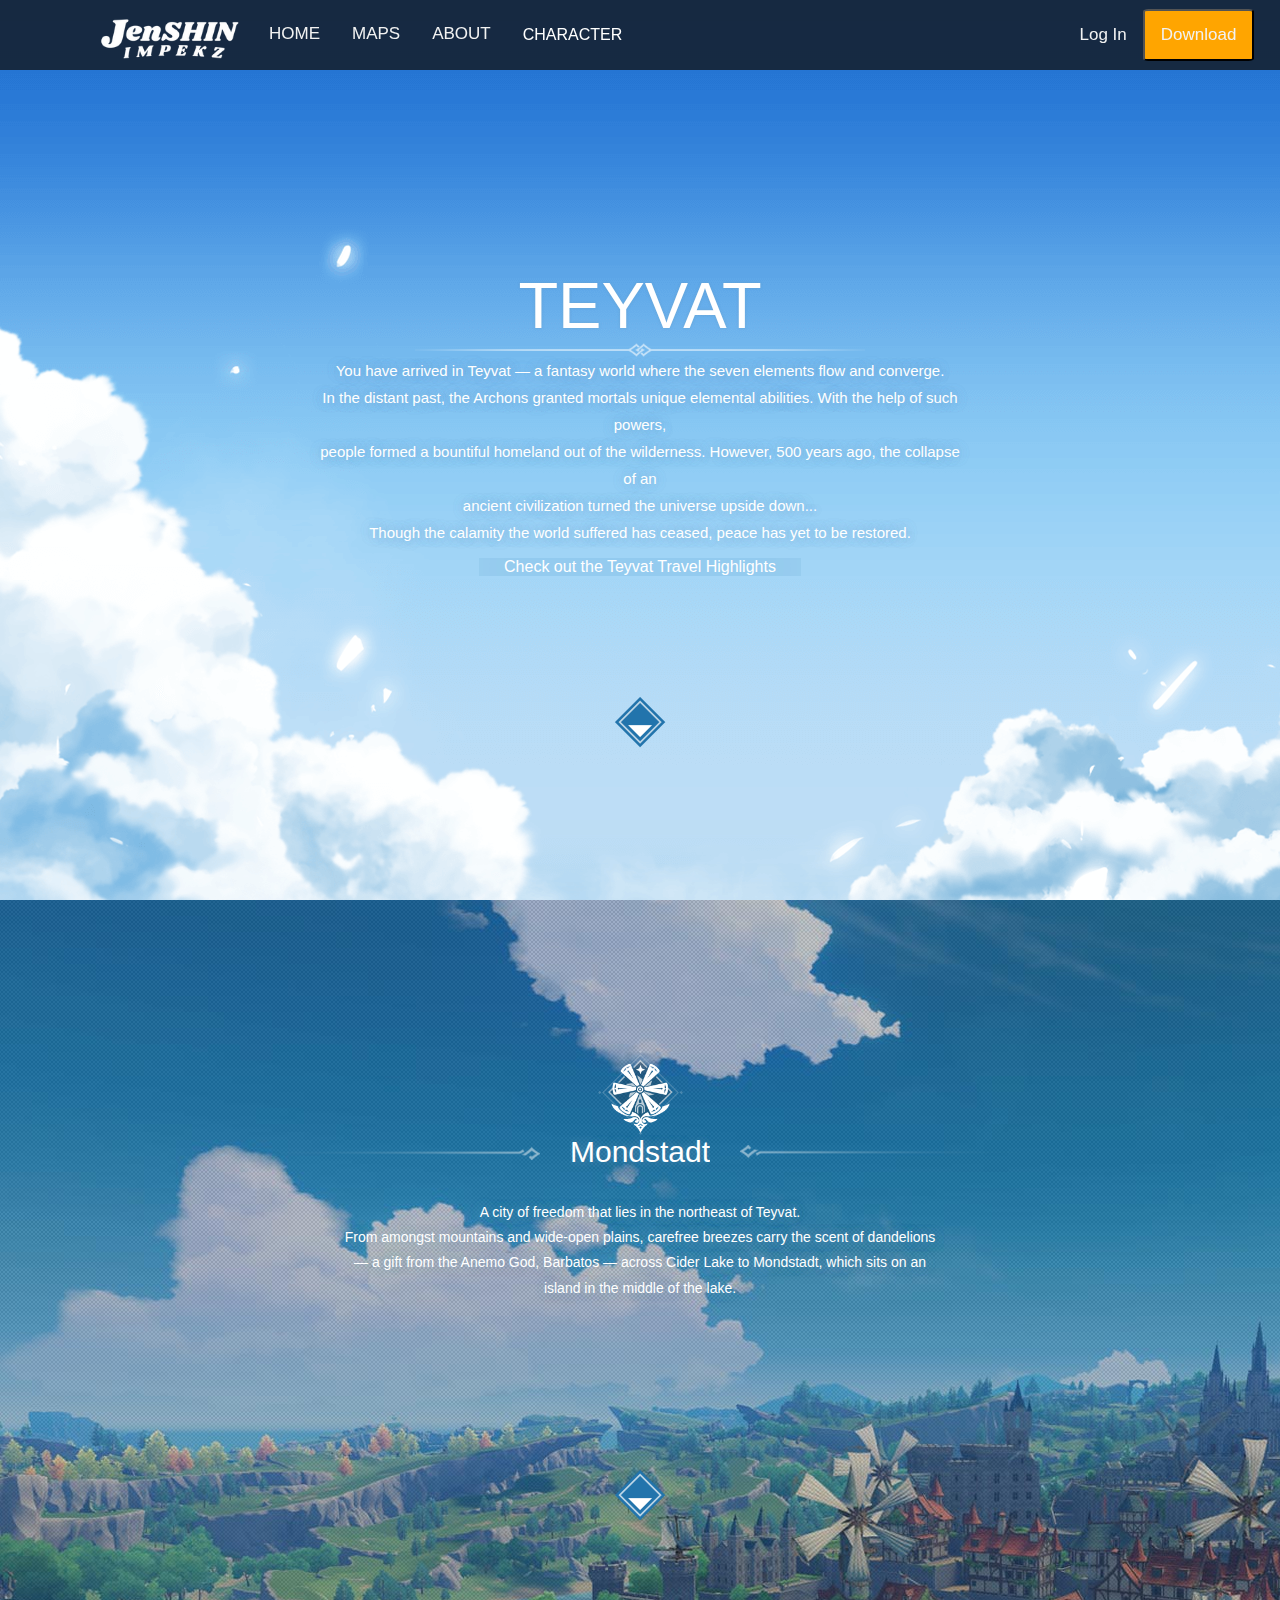
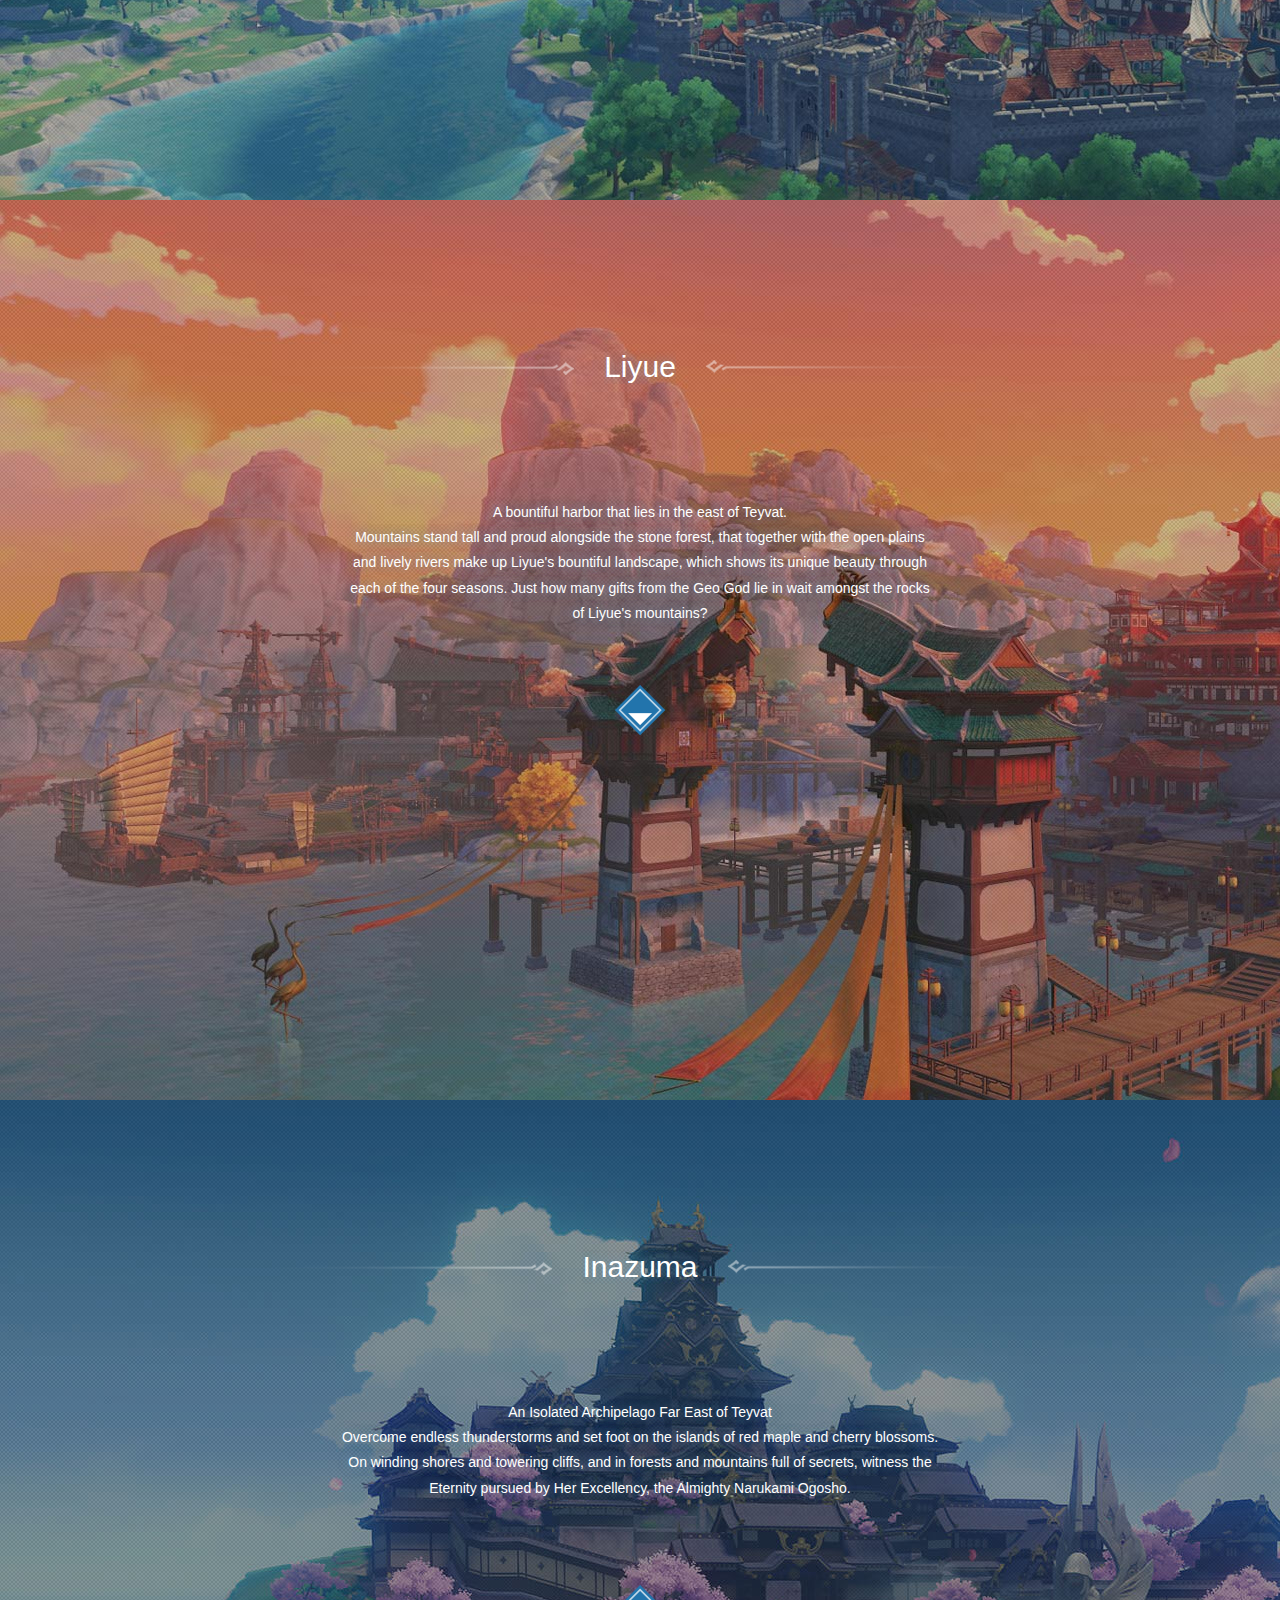
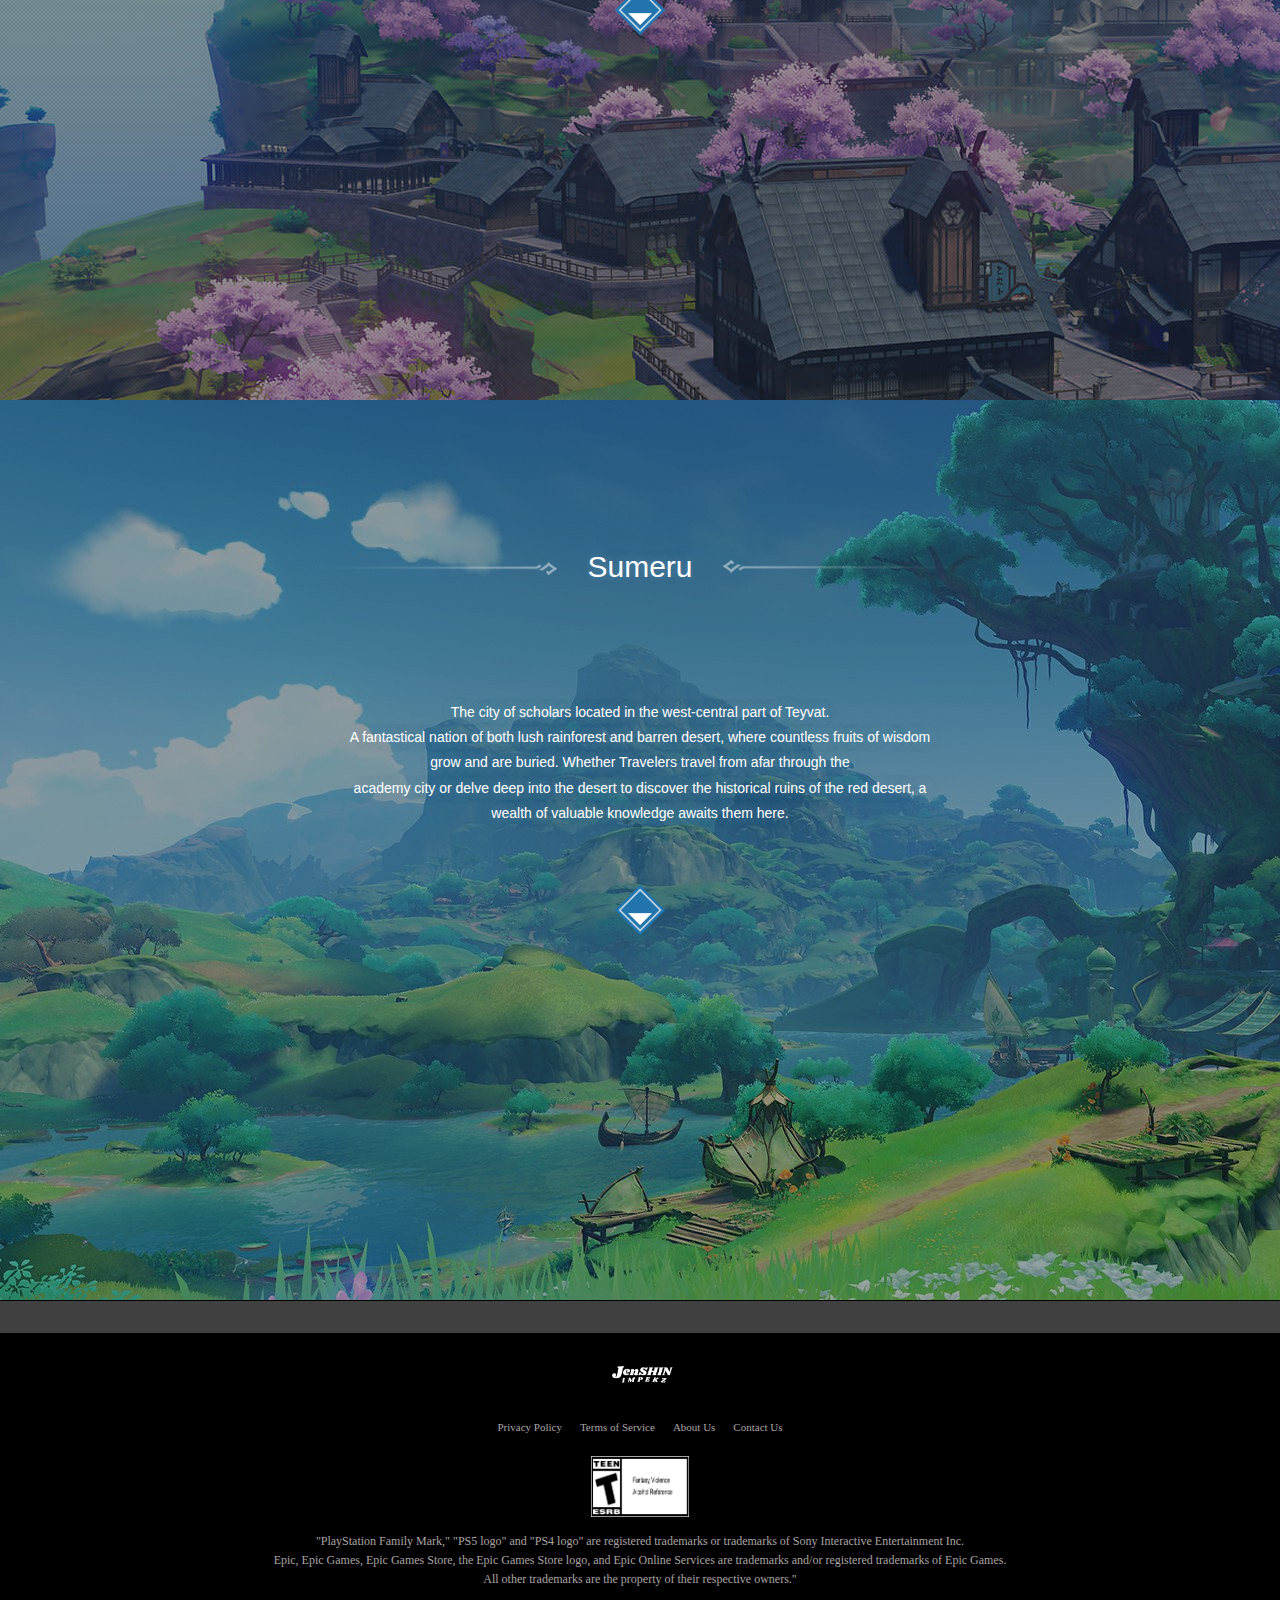
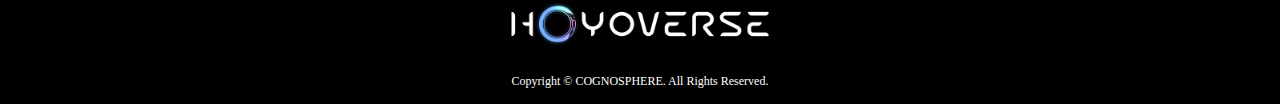
==== Maps/maps.html @ d133be4d "innit commit" ====
<!DOCTYPE html>
<html lang="en">

<head>
    <meta charset="UTF-8">
    <meta http-equiv="X-UA-Compatible" content="IE=edge">
    <meta name="viewport" content="width=device-width, initial-scale=1.0">
    <title>Jenshin Impekz - Step Into a Vast Magical World of Adventure</title>
    <link rel="icon" type="image/x-icon" href="/assets/icon.png">
    <link rel="stylesheet" href="styleMaps.css">

<body>
    <!-- -------------------------------HEADER------------------------------- -->
    <header>
        <div class="navBar">
            <div class="kiri">
                <div class="headerLogo">
                    <img src="/assets/GenshinImpact.png" alt="logo">
                </div>
                <div class="headerText">
                    <a href="/Home/index.html" id="home">HOME</a>
                    <a href="/Maps/maps.html">MAPS</a>
                    <div class="dropdown">
                        <button href="#character" class="droptext">CHARACTER</button>
                        <div class="dropdown-content">
                            <a href="/CharacterMondstadt/characterMondstadt.html">Mondstadt</a>
                            <a href="/CharacterLiyue/characterLiyue.html">Liyue</a>
                            <a href="/CharacterInazuma/characterInazuma.html">Inazuma</a>
                            <a href="/CharacterSumeru/characterSumeru.html">Sumeru</a>
                        </div>
                    </div>
                    <!-- <a href="#explore">EXPLORE</a> -->
                    <a href="/About/about.html">ABOUT</a>
                   
                </div>
            </div>
            <div class="kanan">
                <a href="/Login/login.html" class="splitLog">Log In</a>
                <div class="downClass">
                    <button type="submit" class="splitDown" onclick="openPopup()">Download</button>
                </div>
                <div class="hamburger">
                    <i class="fa-solid fa-bars"></i>
                </div>
            </div>
        </div>
        
        <div class="dropdownHamburger open">
            <a href="/Home/index.html" id="home">HOME</a>
            <a href="/Maps/maps.html">MAPS</a>
            <a href="/About/about.html">ABOUT</a>
            <div class="dropdown">
                <button href="#character" class="droptext">CHARACTER</button>
                <div class="dropdown-content">
                    <a href="/CharacterMondstadt/characterMondstadt.html">Mondstadt</a>
                    <a href="/CharacterLiyue/characterLiyue.html">Liyue</a>
                    <a href="/CharacterInazuma/characterInazuma.html">Inazuma</a>
                    <a href="/CharacterSumeru/characterSumeru.html">Sumeru</a>
                </div>
            </div>
            <a href="/Login/login.html">LOGIN</a>
        </div>
            <div class="popup" id="popup">
                <div class="exit">
                    <img src="/assets/exit.png" onclick="closePopup()" class="exitImg">
                </div>
                <div class="downText">DOWNLOAD</div>
                <div class="downType">
                    <div class="qr">
                        <img src="/assets/qr.png" alt="">
                    </div>
                    <div class="down1">
                        <li>
                            <a href="https://www.playstation.com/en-id/games/genshin-impact/">
                                <img src="/assets/PS5.png" alt="">
                            </a>
                        </li>
                        <li>
                            <a href="https://sg-public-api.hoyoverse.com/event/download_porter/link/ys_global/genshinimpactpc/default">
                                <img src="/assets/getWindows.png" alt="">
                            </a>
                        </li>
                    </div>

                    <div class="down2">
                        <li>
                            <a href="https://apps.apple.com/app/id1517783697">
                                <img src="/assets/APPSTORE.png" alt="">
                            </a>
                        </li>
                        <li>
                            <a href="https://play.google.com/store/apps/details?id=com.miHoYo.GenshinImpact">
                                <img src="/assets/GOOGLEPLAY.png" alt="">
                            </a>
                        </li>
                    </div>
                    <div class="epic">
                        <a href="https://www.epicgames.com/store/p/genshin-impact">
                        <img src="/assets/epic.png" alt="">
                    </div>
                    </a>
                </div>
            </div>
    </header>
    <!-- -----------------------MAPS----------------------- -->
    <div class="maps">
        <div class="teyvat">
            <div class="mapsDetailTeyvat">
                <!-- <div class="temp-maps"></div> -->
                <div class="tampung-h1">
                    <h1 class="mapsName">TEYVAT</h1>
                </div>
                <img class="garis" src="/assets/arrowTEYVAT.png">
                <div class="temp-p">
                    <p>
                        You have arrived in Teyvat — a fantasy world where the seven elements flow and converge.
                        <br>In the distant past, the Archons granted mortals unique elemental abilities. With the help
                        of such powers,<br>
                        people formed a bountiful homeland out of the wilderness.
                        However, 500 years ago, the collapse of an <br>ancient civilization turned the universe upside
                        down...
                        <br>Though the calamity the world suffered has ceased, peace has yet to be restored.
                    </p>
                </div>
                <div class="temp-a">
                    <div class="temp-a-bg">
                        <a href="https://genshin.hoyoverse.com/en/town" target="_blank">

                            <!-- <p class="checkOut"> -->
                            Check out the Teyvat Travel Highlights
                            <!-- </p> -->
                        </a>
                    </div>
                </div>
                <!-- <img class="mapsBG1" src="/assets/teyvat.png" alt="TEYVAT"> -->
                <div class="segitiga">
                    <div class="temp-segitiga">
                            <a href="#monpage">
                                    <img src="/assets/teyvatSegitiga1.png" alt="">
                                </div>
                            </a>
                    </div>
                </div>
            </div>

        <div class="mondstadt" id="monpage">
            <div class="mapsDetail">
                <img src="/assets/mondstadtLOGO.png" alt="" class="logoMaps">
                <div class="garisNama">
                    <img id="garisKi" src="/assets/panah.png">
                    <h1 class="mapsName">Mondstadt</h1>
                    <img id="garisKa" src="/assets/panah.png">
                </div>

                <div class="mapsDesc">
                    <p>
                        A city of freedom that lies in the northeast of Teyvat.<br>
                        From amongst mountains and wide-open plains, carefree breezes carry the scent of dandelions<br>
                        — a gift from the Anemo God, Barbatos — across Cider Lake to Mondstadt, which sits on an<br>
                        island in the middle of the lake.
                    </p>
                </div>
                <!-- <img class="mapsBG" src="/assets/mondstadtMAP.jpg" alt="MONDSTADT"> -->
                <div class="segitiga">
                    <div class="temp-segitiga">
                            <a href="#lipage">
                                    <img src="/assets/teyvatSegitiga1.png" alt="">
                                </div>
                            </a>
                    </div>
            </div>
        </div>

        <div class="liyue" id="lipage">
            <div class="mapsDetail">
                <img src="/assets/liyueLogo.png" alt="" class="logoMaps">
                <div class="garisNama">
                    <img id="garisKi" src="/assets/panah.png">
                    <h1 class="mapsName">Liyue</h1>
                    <img id="garisKa" src="/assets/panah.png">
                </div>

                <div class="mapsDesc">
                    <p>
                        A bountiful harbor that lies in the east of Teyvat.<br>
                        Mountains stand tall and proud alongside the stone forest, that together with the open
                        plains<br>
                        and lively rivers make up Liyue's bountiful landscape, which shows its unique beauty through<br>
                        each of the four seasons. Just how many gifts from the Geo God lie in wait amongst the rocks<br>
                        of Liyue's mountains?
                    </p>
                </div>
                <!-- <img class="mapsBG" src="/assets/liyueMAPS.jpg" alt="LIYUE"> -->
                <div class="segitiga">
                    <div class="temp-segitiga">
                            <a href="#inapage">
                                    <img src="/assets/teyvatSegitiga1.png" alt="">
                                </div>
                            </a>
                    </div>
            </div>
        </div>

        <div class="inazuma" id="inapage">
            <div class="mapsDetail">
                <img src="/assets/inazumaLogo.png" alt="" class="logoMaps">
                <div class="garisNama">
                    <img id="garisKi" src="/assets/panah.png">
                    <h1 class="mapsName">Inazuma</h1>
                    <img id="garisKa" src="/assets/panah.png">
                </div>
                <div class="mapsDesc">
                    <p>
                        An Isolated Archipelago Far East of Teyvat<br>
                        Overcome endless thunderstorms and set foot on the islands of red maple and cherry blossoms.<br>
                        On winding shores and towering cliffs, and in forests and mountains full of secrets, witness
                        the<br>
                        Eternity pursued by Her Excellency, the Almighty Narukami Ogosho.
                    </p>
                </div>
                <!-- <img class="mapsBG" src="/assets/inazumaMAPS.jpg" alt=""> -->
                <div class="segitiga">
                    <div class="temp-segitiga">
                            <a href="#sumpage">
                                    <img src="/assets/teyvatSegitiga1.png" alt="">
                                </div>
                            </a>
                    </div>
            </div>
        </div>

        <div class="sumeru" id="sumpage">
            <div class="mapsDetail">
                <img src="/assets/sumeruLogo.png" alt="" class="logoMaps">
                <div class="garisNama">
                    <img id="garisKi" src="/assets/panah.png">
                    <h1 class="mapsName">Sumeru</h1>
                    <img id="garisKa" src="/assets/panah.png">
                </div>

                <div class="mapsDesc">
                    <p>
                        The city of scholars located in the west-central part of Teyvat.<br>
                        A fantastical nation of both lush rainforest and barren desert, where countless fruits of
                        wisdom<br>
                        grow and are buried. Whether Travelers travel from afar through the<br>
                        academy city or delve deep into the desert to discover the historical ruins of the red desert,
                        a<br>
                        wealth of valuable knowledge awaits them here.<br>
                    </p>
                </div>
                <!-- <img class="mapsBG" src="/assets/sumeruMAPS.jpg" alt=""> -->
                <div class="segitiga">
                    <div class="temp-segitiga">
                            <a href="#footpage">
                                    <img src="/assets/teyvatSegitiga1.png" alt="">
                                </div>
                            </a>
                    </div>
            </div>
        </div>
    </div>
    <!-- FOOTER -->
    <script src="https://kit.fontawesome.com/41d7b5ca92.js" crossorigin="anonymous"></script>
    <footer>
        <div class="footer-content" id="footpage">
            <div class="row">
                <ul class="socials">
                    <a href="https://www.facebook.com/Genshinimpact/" target="_blank"><i
                            class="fa-brands fa-facebook-f"></i></a>
                    <a href="https://twitter.com/GenshinImpact" target="_blank"><i class="fa-brands fa-twitter"></i></a>
                    <a href="https://www.youtube.com/c/GenshinImpact" target="_blank"><i
                            class="fa-brands fa-youtube"></i></a>
                    <a href="https://www.instagram.com/genshinimpact/" target="_blank"><i
                            class="fa-brands fa-instagram"></i></a>
                    <a href="https://discord.com/invite/genshinimpact" target="_blank"><i
                            class="fa-brands fa-discord"></i></a>
                </ul>
            </div>


            <div>
                <img src="/assets/GenshinImpact.png" alt="" class="type1">
            </div>

            <div>
                <div class="quick-links">
                    <ul>
                        <li class="quick-items"><a href="https://genshin.hoyoverse.com/en/company/privacy"
                                target="_blank">Privacy Policy</a></li>
                        <li class="quick-items"><a href="https://genshin.hoyoverse.com/en/company/terms"
                                target="_blank">Terms of Service</a></li>
                        <li class="quick-items"><a
                                href="https://www.hoyoverse.com/en-us/about-us?utm_source=genshin&utm_medium=footer"
                                target="_blank">About Us</a></li>
                        <li class="quick-items"><a href="genshin_cs@hoyoverse.com" target="_blank">Contact Us</a></li>
                    </ul>
                </div>
            </div>

            <div class="type2">
                <img src="/assets/ESRB.png" alt="">
            </div>

            <div>
                <div class="content">
                    "PlayStation Family Mark," "PS5 logo" and "PS4 logo" are registered trademarks or trademarks of Sony
                    Interactive Entertainment Inc.
                </div>
            </div>

            <div>
                <div class="content2">
                    Epic, Epic Games, Epic Games Store, the Epic Games Store logo, and Epic Online Services are
                    trademarks and/or registered trademarks of Epic Games.
                </div>
            </div>

            <div>
                <div class="content3">
                    All other trademarks are the property of their respective owners."
                </div>
            </div>

        </div>

        <div>
            <img src="/assets/hoyoverse.png" alt="" class="type3">
        </div>

        <div class="footer-bottom">
            Copyright &copy; COGNOSPHERE. All Rights Reserved.
        </div>

    </footer>
    <script>
        let popup = document.getElementById("popup");
        function openPopup() {
            popup.classList.add("open-popup");
        }
        function closePopup() {
            popup.classList.remove("open-popup");
        }
    </script>
    <script src="/navBar.js"></script>
</body>
</head>

</html>
---- Maps/styleMaps.css ----
* {
    margin: 0;
    box-sizing: border-box;
    padding: 0;
}

html {
    scroll-behavior: smooth;
}

body {
    font-family: Arial, "Helvetica Neue", Helvetica, sans-serif;
}

#maps {
    text-decoration-color: aqua;
    text-shadow:
        0 0 3px #00ffbf,
        0 0 6px #36fbca,
        0 0 10px #77fddc;
}

header {
    z-index: 99999;
    position: fixed;
}

.navBar{
    background-color: black;
    /* overflow: hidden; */
    /* position: fixed; */
    width: 100vw;
    z-index: 999;
    background: rgba(17,17,17,0.75);
    box-shadow: rgb(0 0 0 / 35%);
    display: flex;
    flex-direction: row;
}

.kiri{
    display: flex;
    flex-direction: row;
    align-items: center;
    width: 70%;
}

.kanan{
    display: flex;
    flex-direction: row;
    width: 30%;
    text-align: right;
    align-items: center;
    justify-content: right;
    margin-right: 2%;
}


.navBar a{
    font-family: Tahoma,Arial, Helvetica, sans-serif;
    float: left;
    color: #f2f2f2;
    text-align: center;
    padding: 14px 16px;
    text-decoration: none;
    font-size: 17px;
}

.navBar a:hover{
    text-decoration-color: aqua;
    text-shadow: 
    0 0 3px #00ffbf,
    0 0 6px #36fbca,
    0 0 10px #77fddc;
}

.headerLogo img{
    /* width: 150px; */
    width: 70%;
    /* border: solid red; */
    margin-left: 30%;
}


.splitDown{
    font-family: Tahoma,Arial, Helvetica, sans-serif;
    float: right;
    color: #f2f2f2;
    text-align: center;
    padding: 14px 16px;
    text-decoration: none;
    font-size: 17px;
    border-radius: 5%;
    /* margin-top: -50px; */
    /* margin-left: 50px; */
    background-color: orange;
}

.downClass1 .splitDown1{
    display: none;
    font-family: Tahoma,Arial, Helvetica, sans-serif;
    color: #f2f2f2;
    text-align: center;
    padding: 14px 16px;
    text-decoration: none;
    font-size: 17px;
    border-radius: 5%;
    background-color: orange;
    margin-top: 300%;
}

/* dropdown */
.droptext{
    background-color: inherit;
    color: white;
    padding: 16px;
    font-size: 16px;
    border: none;
    outline: none;
    margin: 0;
}
.dropdown{
    position: relative;
    display: inline-block;
    /* overflow: hidden; */
}

.dropdown-content{
    display: none;
    position: absolute;
    background-color: #f1f1f1;
    min-width: 160px;
    box-shadow: 0px 8px 16px 0px rgba(0,0,0,0.2);
    z-index: 1;
}

.navBar .hamburger{
    color: white;
    font-size: 30px;
    cursor: pointer;
    display: none;
}

.dropdownHamburger{
    display: none;
    position: absolute;
    width: 40%;
    height: 0;
    background-color: black;
    background: rgba(17,17,17,0.50);
    box-shadow: rgb(0 0 0 / 35%);
    border-radius: 0 0 10px 10px;
    overflow: hidden;
    backdrop-filter: blur(15px);
    transition: height .2s cubic-bezier(0.175,0.885,0.32,1.275);
}
.dropdownHamburger.open{
    height: 240px;
}

.dropdownHamburger a{
    padding: 0.7rem;
    display: flex;
    align-items: center;
    justify-content: center;
}

/* Links inside the dropdown */
.dropdown-content a {
    float: none;
    color: black;
    padding: 12px 16px;
    text-decoration: none;
    display: block;
    text-align: left;
  }

/* Change color of dropdown links on hover */
.dropdown-content a:hover {
    background-color: #ddd;
}

/* Show the dropdown menu on hover */
.dropdown:hover .dropdown-content {
    display: block;
}

/* Change the background color of the dropdown button when the dropdown content is shown */
.dropdown:hover .droptext {
    text-decoration-color: aqua;
    text-shadow:
        0 0 3px #00ffbf,
        0 0 6px #36fbca,
        0 0 10px #77fddc;
}

.downClass:hover .splitDown {
    text-decoration-color: aqua;
    text-shadow:
        0 0 3px #00ffbf,
        0 0 6px #36fbca,
        0 0 10px #77fddc;
}

.downClass1:hover .splitDown1 {
    text-decoration-color: aqua;
    text-shadow:
        0 0 3px #00ffbf,
        0 0 6px #36fbca,
        0 0 10px #77fddc;
}

.popup {
    width: 900px;
    height: 350px;
    position: fixed;
    top: 0;
    margin-top: -13%;
    left: 21%;
    z-index: 1;
    /* transform: translate(-50%,-50%) scale(0.1); */
    text-align: center;
    padding: 0 30px 30px;
    visibility: hidden;
    transition: tranform 0.4s, top 0.4s;
    background-image: url(/assets/download.png);
    /* background-attachment: fixed; */
    background-repeat: no-repeat;
    background-size: 900px 350px;
}

.open-popup {
    visibility: visible;
    top: 55%;
    /* transform: translate(-50%,-50%) scale(1); */
}

.popup img {
    width: 50%;
    box-shadow: 0 2px 5px rgba(0, 0, 0, 0.2);

}

.exit img {
    position: absolute;
    width: 4%;
    margin-left: 51%;
    margin-top: 0.5%;
}

.downText {
    font-family: Arial, Helvetica, sans-serif;
    font-size: 250%;
    font-weight: 20px;
    color: rgb(48, 48, 48);
    text-shadow:
        0 0 1px #ffffff,
        0 0 5px #d5d5d500;
    position: absolute;
    top: 20%;
    left: 50%;
    transform: translate(-50%, -50%);
}

.downType {
    width: 80%;
    margin: 15vh 0 10vh 6vh;
    list-style: none;
    display: flex;
    justify-content: center;
    align-self: center;
}

.qr {
    width: fit-content;
    height: fit-content;
    margin-right: 2vw;
}

.qr img {
    height: 150px;
    width: auto;
}

.down1 {
    padding: 0 2vw 0 0;
    width: fit-content;
    height: auto;
    display: flex;
    flex-direction: column;
}

.down1 li {
    width: fit-content;
}

.down1 li a img {
    width: 150px;
}

.down2 {
    padding: 0 2vw 0 0;
    width: fit-content;
    height: auto;
    display: flex;
    flex-direction: column;
}

.down2 li {
    width: fit-content;
}

.down2 li a img {
    width: 150px;
}

.epic {
    margin-top: 8vh;
    margin-left: -1vw;
    width: fit-content;
}

.epic img {
    height: 40px;
    width: auto;
}

/* MAPS */
.teyvat {
    display: flex;
    justify-content: center;
    background-image: url(/assets/teyvat.png);
    width: 100%;
    height: 100vh;
    background-position: center;
}

.mapsDetailTeyvat {
    width: 100%;
    display: flex;
    flex-direction: column;
    align-items: center;
    justify-content: center;
}

.tampung-h1 {
    width: 100%;
    display: flex;
    justify-content: center;
}

.tampung-h1 h1 {
    font-family: Tahoma, Helvetica, Arial, sans-serif;
    font-weight: normal;
    color: white;
    font-size: 65px;
    text-shadow: 0 0 0.17rem rgba(110, 159, 193, 0.24),
        0 0 0.17rem rgba(110, 159, 193, 0.36);
}

.garis {
    width: 50vh;
}

.temp-p {
    color: white;
    width: 100%;
    display: flex;
    justify-content: center;
    line-height: 1.8;
    font-size: 15px;
    text-shadow: 0 0 12px rgb(110 159 193/36%), 0 0 12px rgb(110 159 193/36%);
    font-family: Arial, "Helvetica Neue", Helvetica, sans-serif;
}

.temp-p p {
    width: 50%;
    text-align: center;
}

.temp-a {
    width: 100%;
    display: flex;
    justify-content: center;
}


.temp-a-bg {
    margin-top: 1%;
    width: 70%;
    display: flex;
    justify-content: center;
    text-align: center;
}

.temp-a-bg a {
    width: 28%;
    color: white;
    text-decoration: none;
    background: url(/assets/checkIt.png) center no-repeat;
}

.segitiga {
    width: 80%;
    position: relative;
    top: 20%;
    display: flex;
    justify-content: center;
    align-items: center;
}

.mondstadt .segitiga {
    width: 80%;
    position: relative;
    top: 330px;
    display: flex;
    justify-content: center;
    align-items: center;
}

.liyue .segitiga{
    width: 80%;
    position: relative;
    top: 330px;
    display: flex;
    justify-content: center;
    align-items: center;
}

.inazuma .segitiga{
    width: 80%;
    position: relative;
    top: 330px;
    display: flex;
    justify-content: center;
    align-items: center;
}

.sumeru .segitiga{
    width: 80%;
    position: relative;
    top: 330px;
    display: flex;
    justify-content: center;
    align-items: center;
}
.mapsBG {
    filter: contrast(-50);
    filter: brightness(60%);
    position: absolute;
    width: 100%;
    height: 100vh;
    top: 0;
    left: 0;
    overflow: hidden;
    z-index: -100;
}

.mondstadt {
    background-image: url(/assets/mondstadtMAP.jpg);
    position: relative;
    width: 100%;
    height: 100vh;
    justify-content: center;
}

.mapsDetail {
    display: flex;
    flex-direction: column;
    align-items: center;
    justify-content: space-between;
}

.logoMaps {
    line-height: 120px;
    width: 85px;
    margin-top: 150px;
}

.garisNama {
    display: flex;
    align-items: center;
    margin-right: 35%;
    margin-left: 530px;
}

.mapsDetail h1 {
    font-weight: 400;
    display: flex;
    font-family: Tahoma, Helvetica, Arial, sans-serif;
    text-align: center;
    color: white;
    font-size: 30px;
    text-shadow: 0 0 12px rgb(110 159 193/36%), 0 0 12px rgb(110 159 193/36%);
    overflow: hidden;
}

#garisKi {
    float: left;
    width: auto;
    margin-right: 30px;
}

#garisKa {
    float: right;
    width: auto;
    transform: scale(-1, -1);
    margin-left: 30px;
}

.mapsDesc {
    position: absolute;
    color: white;
    text-align: center;
    margin-top: 300px;
    line-height: 1.8;
    font-size: 14px;
    text-shadow: 0 0 12px rgb(110 159 193/36%), 0 0 12px rgb(110 159 193/36%);
    font-family: Arial, "Helvetica Neue", Helvetica, sans-serif;
}

.liyue {
    /* margin-top: 29%; */
    background-image: url(/assets/liyueMAPS.jpg);
    width: 100%;
    height: 100vh;
    position: relative;
    justify-content: center;
}

.inazuma {
    /* margin-top: 29%; */
    background-image: url(/assets/inazumaMAPS.jpg);
    width: 100%;
    height: 100vh;
    position: relative;
    justify-content: center;
}

.sumeru {
    /* margin-top: 29%; */
    background-image: url(/assets/sumeruMAPS.jpg);
    width: 100%;
    height: 100vh;
    position: relative;
    justify-content: center;
}

/* FOOTER */
footer {
    position: relative;
    /* margin-top: 29%; */
    justify-content: center;
    bottom: 0;
    left: 0;
    right: 0;
    background: black;
    height: auto;
    width: 100%;
    font-family: "Open Sans";
    padding-top: 0.5px;
    color: rgb(170, 164, 164);
}


.footer-content a {
    padding: 5px;
}

.socials {
    border: 1px solid #404040;
    padding: 6px;
    list-style: none;
    background-color: #404040;
}

.socials a {
    list-style: none;
    color: rgb(170, 164, 164);
}

.socials a:hover {
    color: white;
}

.content {
    list-style: none;
    font-size: 12px;
    padding: 2px;
    text-align: center;
}

.content2 {
    list-style: none;
    font-size: 12px;
    padding: 2px;
    text-align: center;
}

.content3 {
    list-style: none;
    font-size: 12px;
    padding: 2px;
    text-align: center;
}


.quick-links {
    display: flex;
    width: 560px;
    height: 30px;
    margin: auto;
    justify-content: center;
    align-items: center;
    text-align: center;
}

.quick-links ul {
    display: flex;
}

.quick-links :hover {
    color: white;
}

.quick-items {
    list-style: none;
    padding: 0;
}

.quick-items a {
    text-decoration: none;
    padding: 9px;

    font-size: 11px;
    color: rgb(170, 164, 164);
}

.footer-bottom {
    padding: 15px;
    font-size: 12px;
    font-style: bold;
    color: white;
    text-align: center;

}


.type1 {
    width: 10%;
    padding: 25px;
    display: block;
    margin: 0px auto;
}

.type2 img {
    align-content: center;
    height: 20%;
    width: 10%;
    padding: 15px;
    display: block;
    margin: 0px auto;
}

.type3 {
    padding: 12px;
    width: 22%;
    display: block;
    margin: 0px auto;
}

/* --------------------RESPONSIVE-------------------- */
/* untuk tab fixnya 768 tapi ambil 800 */
@media screen and (max-width: 1280px) {
    .temp-a-bg{
        width: 90%;
    }

    .segitiga{
        top: 120px;
    }
    .mondstadt .segitiga {
        top: 300px;
    }
    
    .liyue .segitiga{
        top: 300px;
    }
    
    .inazuma .segitiga{
        top: 300px;
    }
    
    .sumeru .segitiga{
        top: 300px;
    }
    .garisNama {
        display: flex;
        width: 100%;
        flex-direction: row;
        align-items: center;
        justify-content: center;
        text-align: center;
        /* margin-top: 2%; */
        margin-left: 35%;
    }
}

@media screen and (max-width: 800px) {
    .navBar .hamburger{
        display: block;
    }
    .dropdownHamburger{
        display: block;
        left: 15rem;
    }

    .headerLogo{
        align-items: center;
        text-align: center;
        justify-content: center;
        position: relative;
        left: 43.5%;
    }
    .headerText{
        display: none;
    }
    .splitLog{
        display: none;
    }
    .splitDown{
        display: none;
    }
    .droptext{
        background-color: inherit;
        color: white;
        padding: 16px;
        font-size: 16px;
        border: none;
        outline: none;
        margin-left: 68%;
    }
    .dropdownHamburger a{
        font-family: Tahoma,Arial, Helvetica, sans-serif;
        color: #f2f2f2;
        text-decoration: none;
        font-size: 17px;
    }
    .dropdown-content{
        display: none;
        position: absolute;
        background-color: #f1f1f1;
        min-width: 160px;
        box-shadow: 0px 8px 16px 0px rgba(0,0,0,0.2);
        z-index: 1;
        margin-left: 56%;

    }
    .dropdown-content a {
        float: none;
        color: black;
        padding: 12px 16px;
        text-decoration: none;
        display: block;
        text-align: center;
      }

    /* Change color of dropdown links on hover */
    .dropdown-content a:hover {
        background-color: #ddd;
    }

    /* Show the dropdown menu on hover */
    .dropdown:hover .dropdown-content {
        display: block;
    }

    .dropdownHamburger a:hover {
        text-decoration-color: aqua;
        text-shadow:
            0 0 3px #00ffbf,
            0 0 6px #36fbca,
            0 0 10px #77fddc;
    }

    .dropdownHamburger {
        overflow-y: scroll;
    }

    /* END NAVBAR */

    /* MAPS */
    .teyvat {
        width: 100%;
        height: 100vh;
        background-position: center;
        background-size: cover !important;
        background-repeat: no-repeat;
        overflow: hidden;
        align-items: center;
        display: flex;
        flex-direction: column;
    }

    .mapsDetailTeyvat {
        display: flex;
        flex-direction: column;
        align-items: center;
        justify-content: center;
        /* border: solid red; */
    }

    .mapsDetailTeyvat h1 {
        font-size: 65px;
        font-weight: 400;
        text-shadow: 0 0 0.17rem rgba(110, 159, 193, 0.24),
            0 0 0.17rem rgba(110, 159, 193, 0.36);
        /* border: solid blue; */
    }

    .temp-p p{
        width: 100%;
        font-size: 14px;
        align-items: center;
        justify-content: center;
    }

    .temp-a-bg a{
        width: 100%;
        font-size: 14px;
    }

    .mondstadt .segitiga {
        top: 185px;
    }
    
    .liyue .segitiga{
        top: 185px;
    }
    
    .inazuma .segitiga{
        top: 185px;
    }
    
    .sumeru .segitiga{
        top: 185px;
    }
    
    .mondstadt {
        width: 100%;
        height: 100vh;
        background-position: center;
        background-size: cover !important;
        background-repeat: no-repeat;
        overflow: hidden;
        align-items: center;
        /* display: flex; */
        flex-direction: column;
    }

    .liyue {
        width: 100%;
        height: 100vh;
        background-position: center;
        background-size: cover !important;
        background-repeat: no-repeat;
        overflow: hidden;
        align-items: center;
        /* display: flex; */
        flex-direction: column;
    }

    .inazuma {
        width: 100%;
        height: 100vh;
        background-position: center;
        background-size: cover !important;
        background-repeat: no-repeat;
        overflow: hidden;
        align-items: center;
        /* display: flex; */
        flex-direction: column;
    }

    .sumeru {
        width: 100%;
        height: 100vh;
        background-position: center;
        background-size: cover !important;
        background-repeat: no-repeat;
        overflow: hidden;
        align-items: center;
        /* display: flex; */
        flex-direction: column;
    }

    .mapsDetail {
        display: flex;
        flex-direction: column;
        align-items: center;
        justify-content: space-between;
    }

    .logoMaps {
        width: 90px;
        margin-top: 150px;
    }

    .garisNama {
        display: flex;
        width: 66%;
        flex-direction: row;
        align-items: center;
        justify-content: center;
        text-align: center;
        margin-top: 2%;
    }

    .mapsName {
        margin-top: 1%;
        /* margin-right: 35%; */
    }

    .mapsDetail h1 {
        font-weight: 400;
        display: flex;
        font-family: Tahoma, Helvetica, Arial, sans-serif;
        text-align: center;
        justify-content: center;
        text-align: center;
        width: 100%;
        color: white;
        font-size: 20px;
        text-shadow: 0 0 12px rgb(110 159 193/36%), 0 0 12px rgb(110 159 193/36%);
        /* overflow: hidden;  */
    }

    #garisKi {
        /* display: none; */
        float: left;
        width: 60%;
        /* margin-right: 30px; */
    }

    #garisKa {
        /* display: none; */
        float: right;
        width: 60%;
        transform: scale(-1, -1);
        /* margin-left: 30px; */
    }

    .garisNama img {
        margin-left: -266px;
    }

    .mapsDesc {
        position: absolute;
        color: white;
        text-align: center;
        margin-top: 300px;
        line-height: 1.8;
        font-size: 14px;
        width: 80%;
        text-shadow: 0 0 12px rgb(110 159 193/36%), 0 0 12px rgb(110 159 193/36%);
        font-family: Arial, "Helvetica Neue", Helvetica, sans-serif;
    }

    /* FOOTER */
    .quick-links {
        display: flex;
        width: 100%;
        height: 30px;
        justify-content: center;
        align-items: center;
        text-align: center;
    }

    .type1 {
        width: 20%;
        padding: 25px;
        display: block;
        margin: 0px auto;
    }

    .type2 img {
        align-content: center;
        width: 20%;
        padding: 15px;
        display: block;
        margin: 0px auto;
    }

    .type3 {
        padding: 12px;
        width: 40%;
        display: block;

        margin: 0px auto;
    }
}

@media screen and (max-width: 400px) {

    /* navbar */
    .navBar .hamburger{
        display: block;
    }
    .dropdownHamburger{
        display: block;
        left: 3.5rem;
    }

    .headerLogo{
        left: 10%;
    }
    .headerText{
        display: none;
    }
    .droptext{
        background-color: inherit;
        color: white;
        padding: 16px;
        font-size: 16px;
        border: none;
        outline: none;
        margin-left: 51.5%;
    }
    .dropdownHamburger{
        width: 70%;
    }
    .dropdownHamburger a{
        font-family: Tahoma,Arial, Helvetica, sans-serif;
        color: #f2f2f2;
        text-decoration: none;
        font-size: 17px;
    }
    .dropdown-content{
        display: none;
        position: absolute;
        background-color: #f1f1f1;
        min-width: 160px;
        box-shadow: 0px 8px 16px 0px rgba(0,0,0,0.2);
        z-index: 1;
        margin-left: 39%;

    }
    .dropdown-content a {
        float: none;
        color: black;
        padding: 12px 16px;
        text-decoration: none;
        display: block;
        text-align: center;
      }

    .dropdownHamburger a:hover {
        text-decoration-color: aqua;
        text-shadow:
            0 0 3px #00ffbf,
            0 0 6px #36fbca,
            0 0 10px #77fddc;
    }

    .dropdownHamburger {
        overflow-y: scroll;
    }

    /* MAPS */
    .teyvat {
        width: 100%;
        height: 100vh;
        background-position: center;
        background-size: cover !important;
        background-repeat: no-repeat;
        overflow: hidden;
        align-items: center;
        display: flex;
        flex-direction: column;
    }

    .mapsDetailTeyvat {
        display: flex;
        flex-direction: column;
        align-items: center;
        justify-content: center;
    }

    .mapsDetailTeyvat h1 {
        font-size: 35px;
        font-weight: 400;
        text-shadow: 0 0 0.17rem rgba(110, 159, 193, 0.24),
            0 0 0.17rem rgba(110, 159, 193, 0.36);
    }

    .temp-a-bg {
        margin-top: 55%;
        width: 70%;
        display: flex;
        justify-content: center;
        text-align: center;
    }
    
    .temp-a-bg a {
        color: white;
        text-decoration: none;
        background: url(/assets/checkIt.png) center no-repeat;
    }

    .temp-p p{
        width: 100%;
        font-size: 12px;
        align-items: center;
        justify-content: center;
    }

    .temp-a-bg a{
        width: 83%;
        font-size: 12px;
    }

    .mondstadt .segitiga {
        top: 261px;
    }
    
    .liyue .segitiga{
        top: 261px;
    }
    
    .inazuma .segitiga{
        top: 261px;
    }
    
    .sumeru .segitiga{
        top: 261px;
    }

    .mondstadt {
        /* display: flex; */
        flex-direction: column;
        align-items: center;
        width: 100%;
        height: 100vh;
        background-size: cover !important;
        background-position: center;
        background-repeat: no-repeat;
        overflow: hidden;
    }

    .liyue {
        flex-direction: column;
        align-items: center;
        width: 100%;
        height: 100vh;
        background-size: cover !important;
        background-position: center;
        background-repeat: no-repeat;
        overflow: hidden;
    }

    .inazuma {
        flex-direction: column;
        align-items: center;
        width: 100%;
        height: 100vh;
        background-size: cover !important;
        background-position: center;
        background-repeat: no-repeat;
        overflow: hidden;
    }

    .sumeru {
        flex-direction: column;
        align-items: center;
        width: 100%;
        height: 100vh;
        background-size: cover !important;
        background-position: center;
        background-repeat: no-repeat;
        overflow: hidden;
    }

    .mapsDetail {
        display: flex;
        flex-direction: column;
        align-items: center;
        width: 100%;
        justify-content: space-between;
    }

    .logoMaps {
        width: 90px;
        margin-top: 25%;
    }

    .garisNama {
        margin-top: 5%;
        display: flex;
        width: 30%;
        flex-direction: row;
        align-items: center;
        justify-content: center;
        text-align: center;
        margin-left: 70%;
        margin-right: 0;
    }

    .mapsDetail h1 {
        font-weight: 400;
        display: flex;
        font-family: Tahoma, Helvetica, Arial, sans-serif;
        text-align: center;
        justify-content: center;
        text-align: center;
        width: 100%;
        color: white;
        font-size: 20px;
        text-shadow: 0 0 12px rgb(110 159 193/36%), 0 0 12px rgb(110 159 193/36%);
        /* overflow: hidden;  */
    }

    .mapsName {
        margin-top: 1%;
    }

    #garisKi {
        /* display: none; */
        float: left;
        width: 100%;
        /* margin-right: 30px; */
    }

    #garisKa {
        /* display: none; */
        float: right;
        width: 100%;
        transform: scale(-1, -1);
        /* margin-left: 30px; */
    }

    .mapsDesc {
        position: absolute;
        color: white;
        text-align: center;
        margin-top: 250px;
        line-height: 1.8;
        font-size: 12px;
        width: 70%;
        text-shadow: 0 0 12px rgb(110 159 193/36%), 0 0 12px rgb(110 159 193/36%);
        font-family: Arial, "Helvetica Neue", Helvetica, sans-serif;
    }

    .mapsDetailTeyvat p {
        position: absolute;
        color: white;
        text-align: center;
        line-height: 1.8;
        width: 80%;
        font-size: 12px;
        text-shadow: 0 0 12px rgb(110 159 193/36%), 0 0 12px rgb(110 159 193/36%);
        font-family: Arial, "Helvetica Neue", Helvetica, sans-serif;
    }


    /* FOOTER */
    .quick-links {
        display: flex;
        width: 100%;
        height: 30px;
        justify-content: center;
        align-items: center;
        text-align: center;
        margin-left: -5%;
    }

    .type1 {
        width: 50%;
        padding: 25px;
        display: block;
        margin: 0px auto;
    }

    .type2 img {
        align-content: center;
        width: 40%;
        padding: 15px;
        display: block;
        margin: 0px auto;
    }

    .type3 {
        padding: 12px;
        width: 60%;
        display: block;
        margin: 0px auto;
    }
}
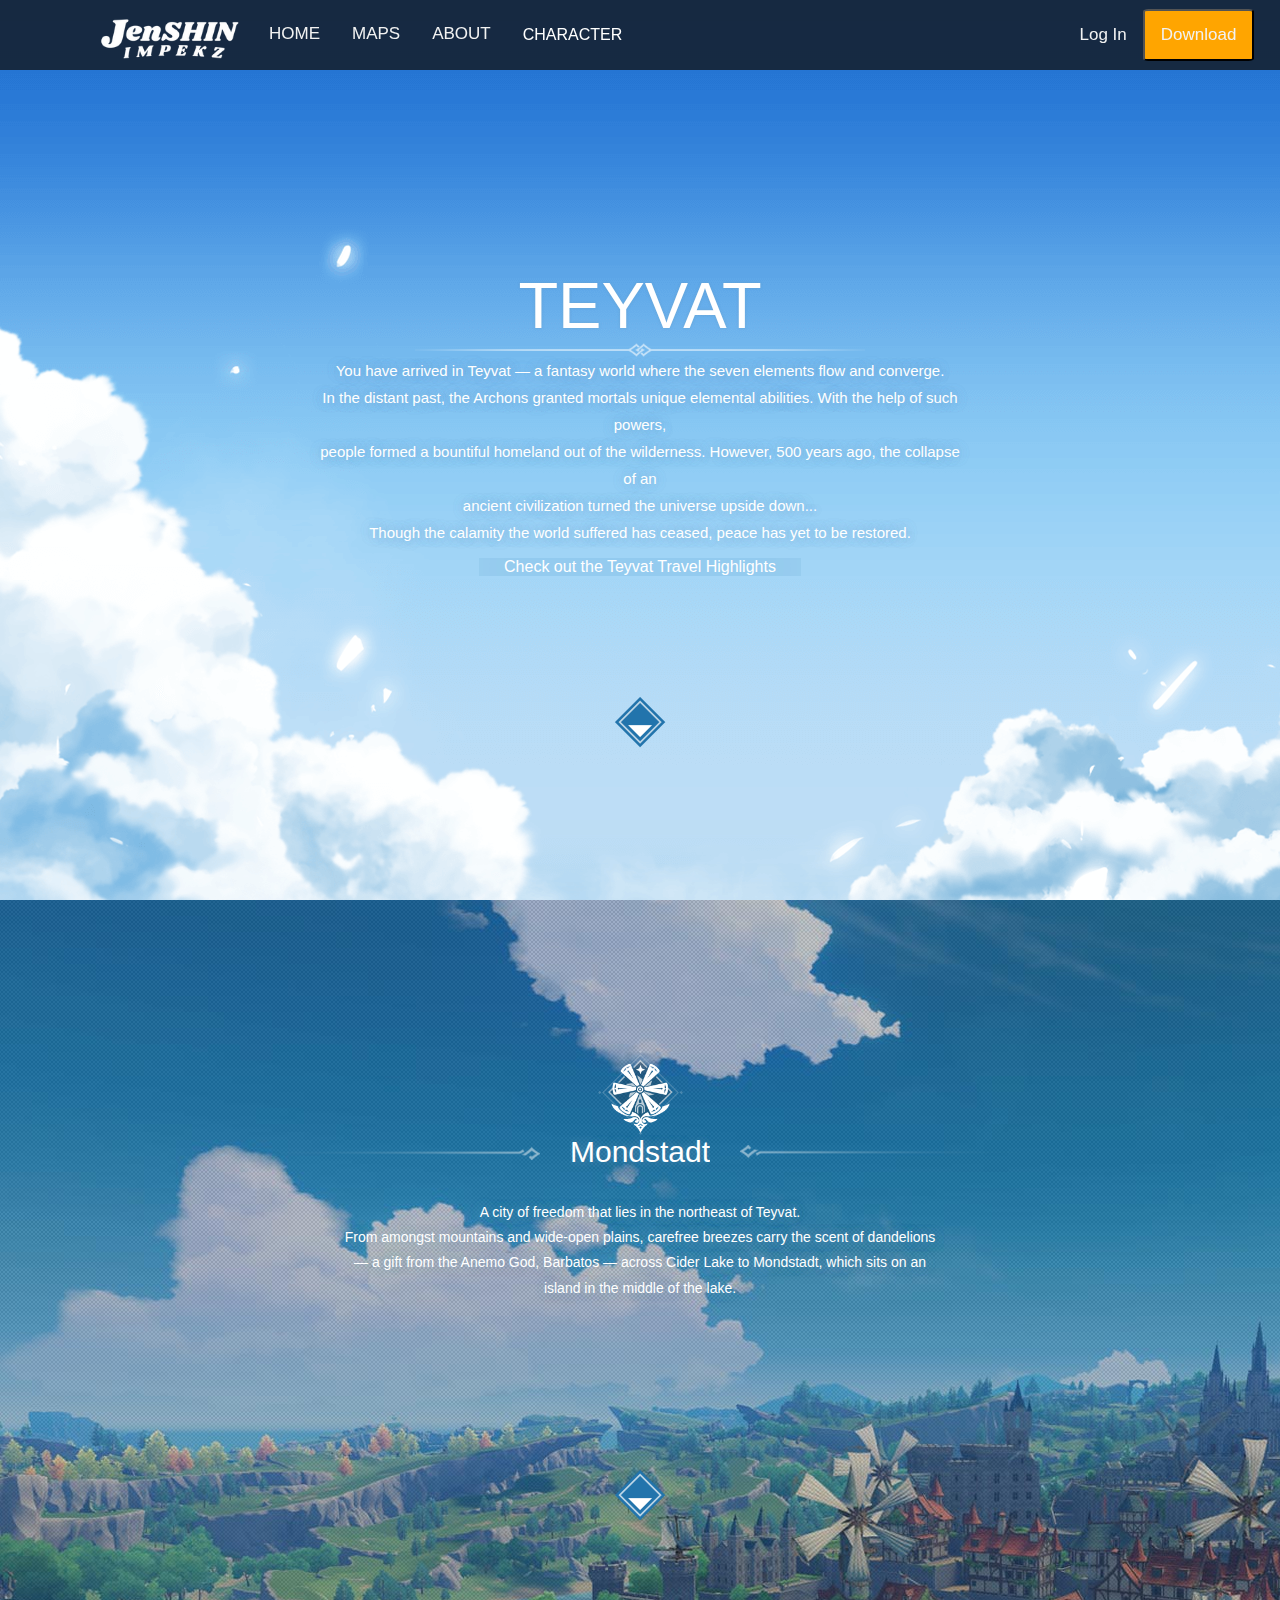
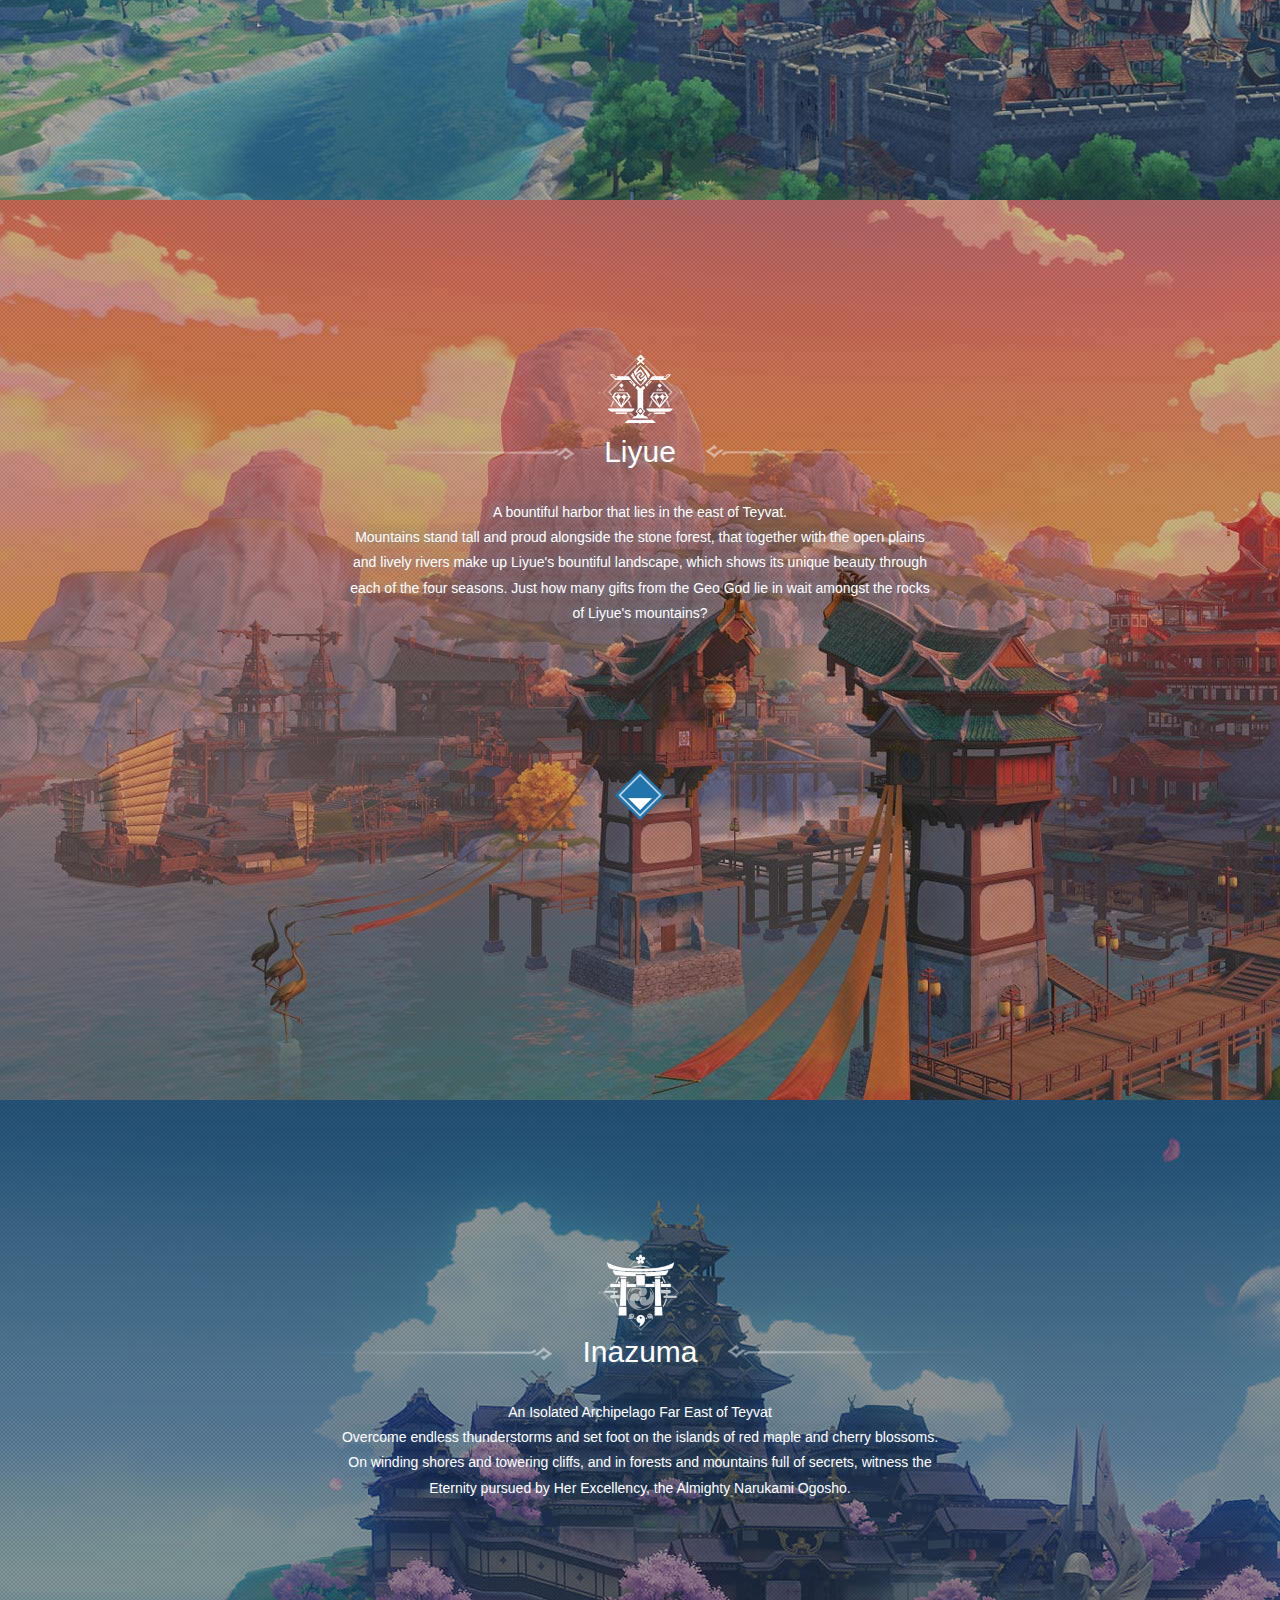
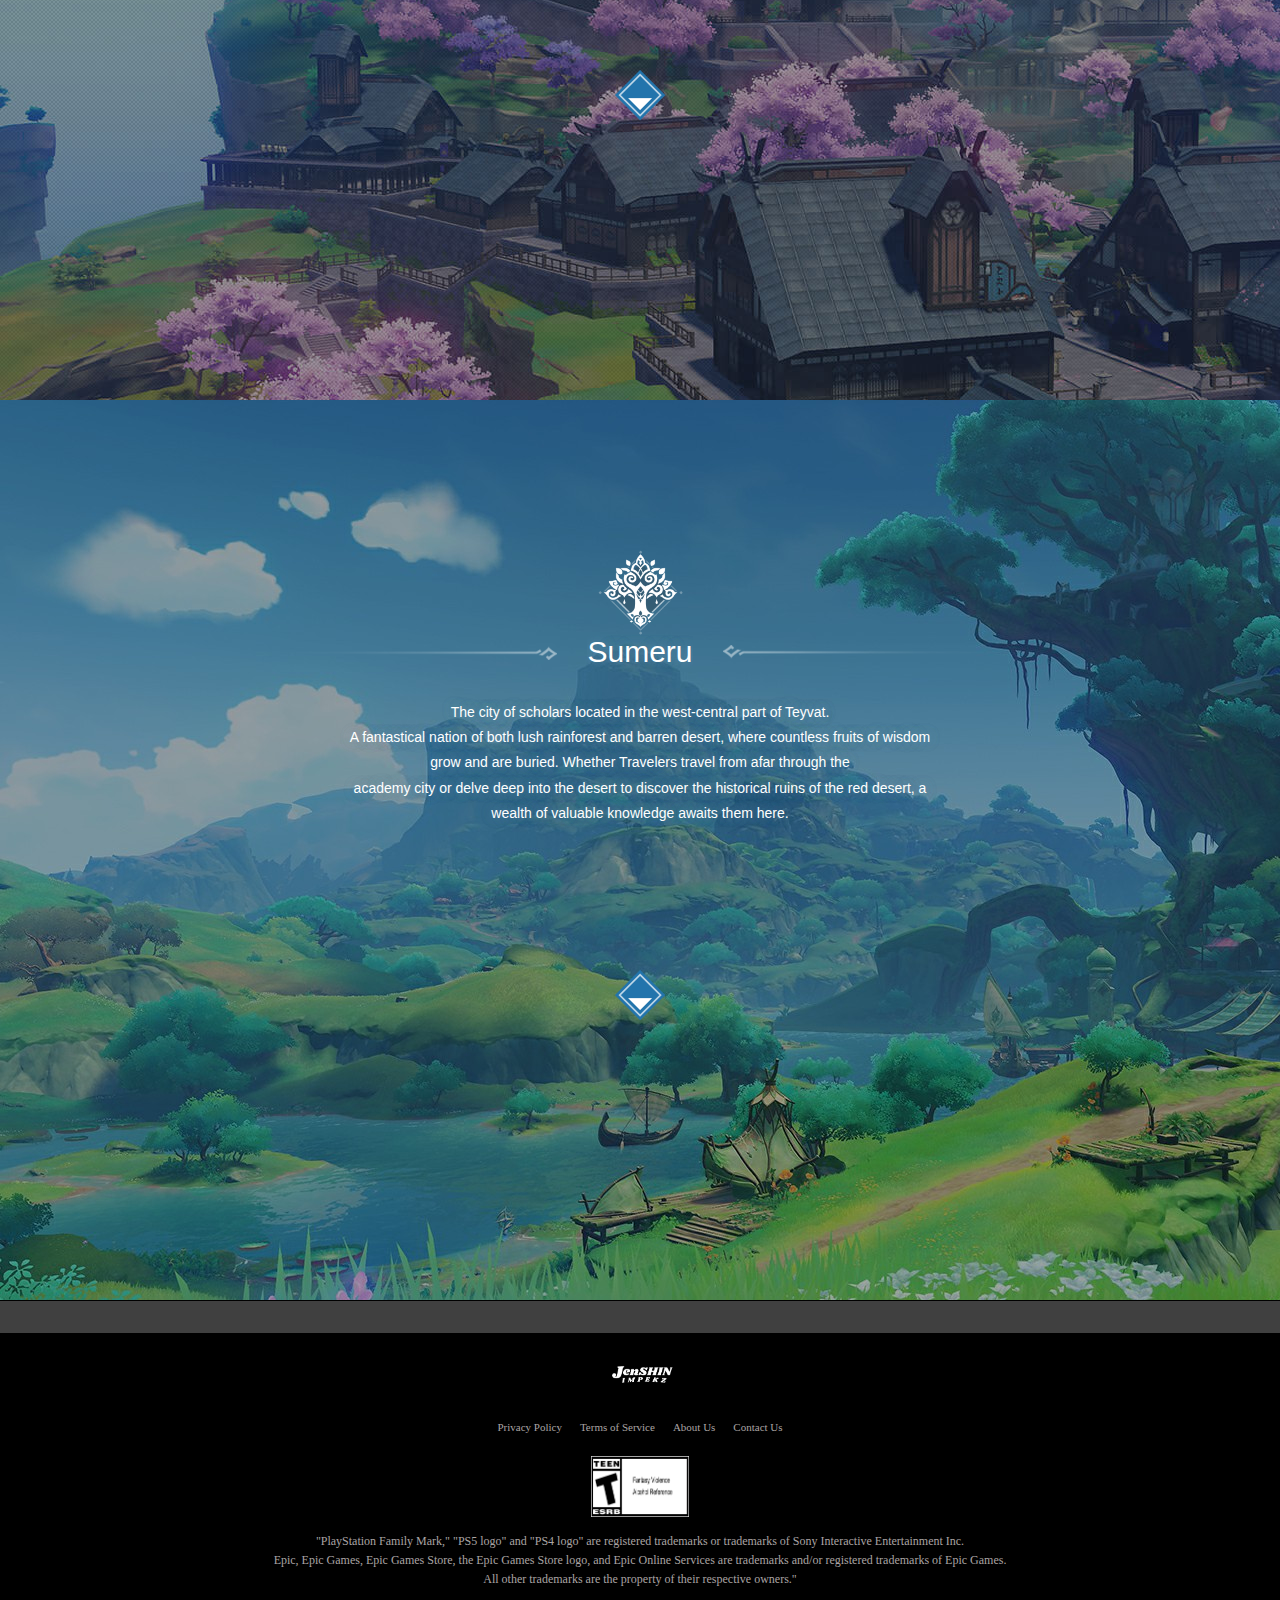
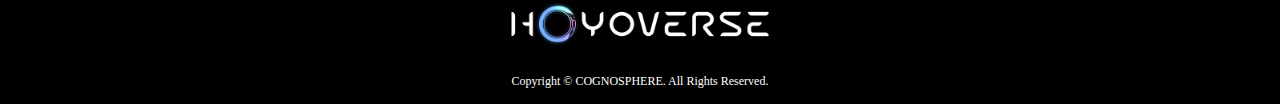
==== commit af8a121b: "initial commit" ====
--- a/Maps/maps.html
+++ b/Maps/maps.html
@@ -173,7 +173,7 @@
 
         <div class="liyue" id="lipage">
             <div class="mapsDetail">
-                <img src="/assets/liyueLogo.png" alt="" class="logoMaps">
+                <img src="/assets/liyueLOGO.png" alt="" class="logoMaps">
                 <div class="garisNama">
                     <img id="garisKi" src="/assets/panah.png">
                     <h1 class="mapsName">Liyue</h1>
@@ -203,7 +203,7 @@
 
         <div class="inazuma" id="inapage">
             <div class="mapsDetail">
-                <img src="/assets/inazumaLogo.png" alt="" class="logoMaps">
+                <img src="/assets/inazumaLOGO.png" alt="" class="logoMaps">
                 <div class="garisNama">
                     <img id="garisKi" src="/assets/panah.png">
                     <h1 class="mapsName">Inazuma</h1>
@@ -231,7 +231,7 @@
 
         <div class="sumeru" id="sumpage">
             <div class="mapsDetail">
-                <img src="/assets/sumeruLogo.png" alt="" class="logoMaps">
+                <img src="/assets/sumeruLOGO.png" alt="" class="logoMaps">
                 <div class="garisNama">
                     <img id="garisKi" src="/assets/panah.png">
                     <h1 class="mapsName">Sumeru</h1>
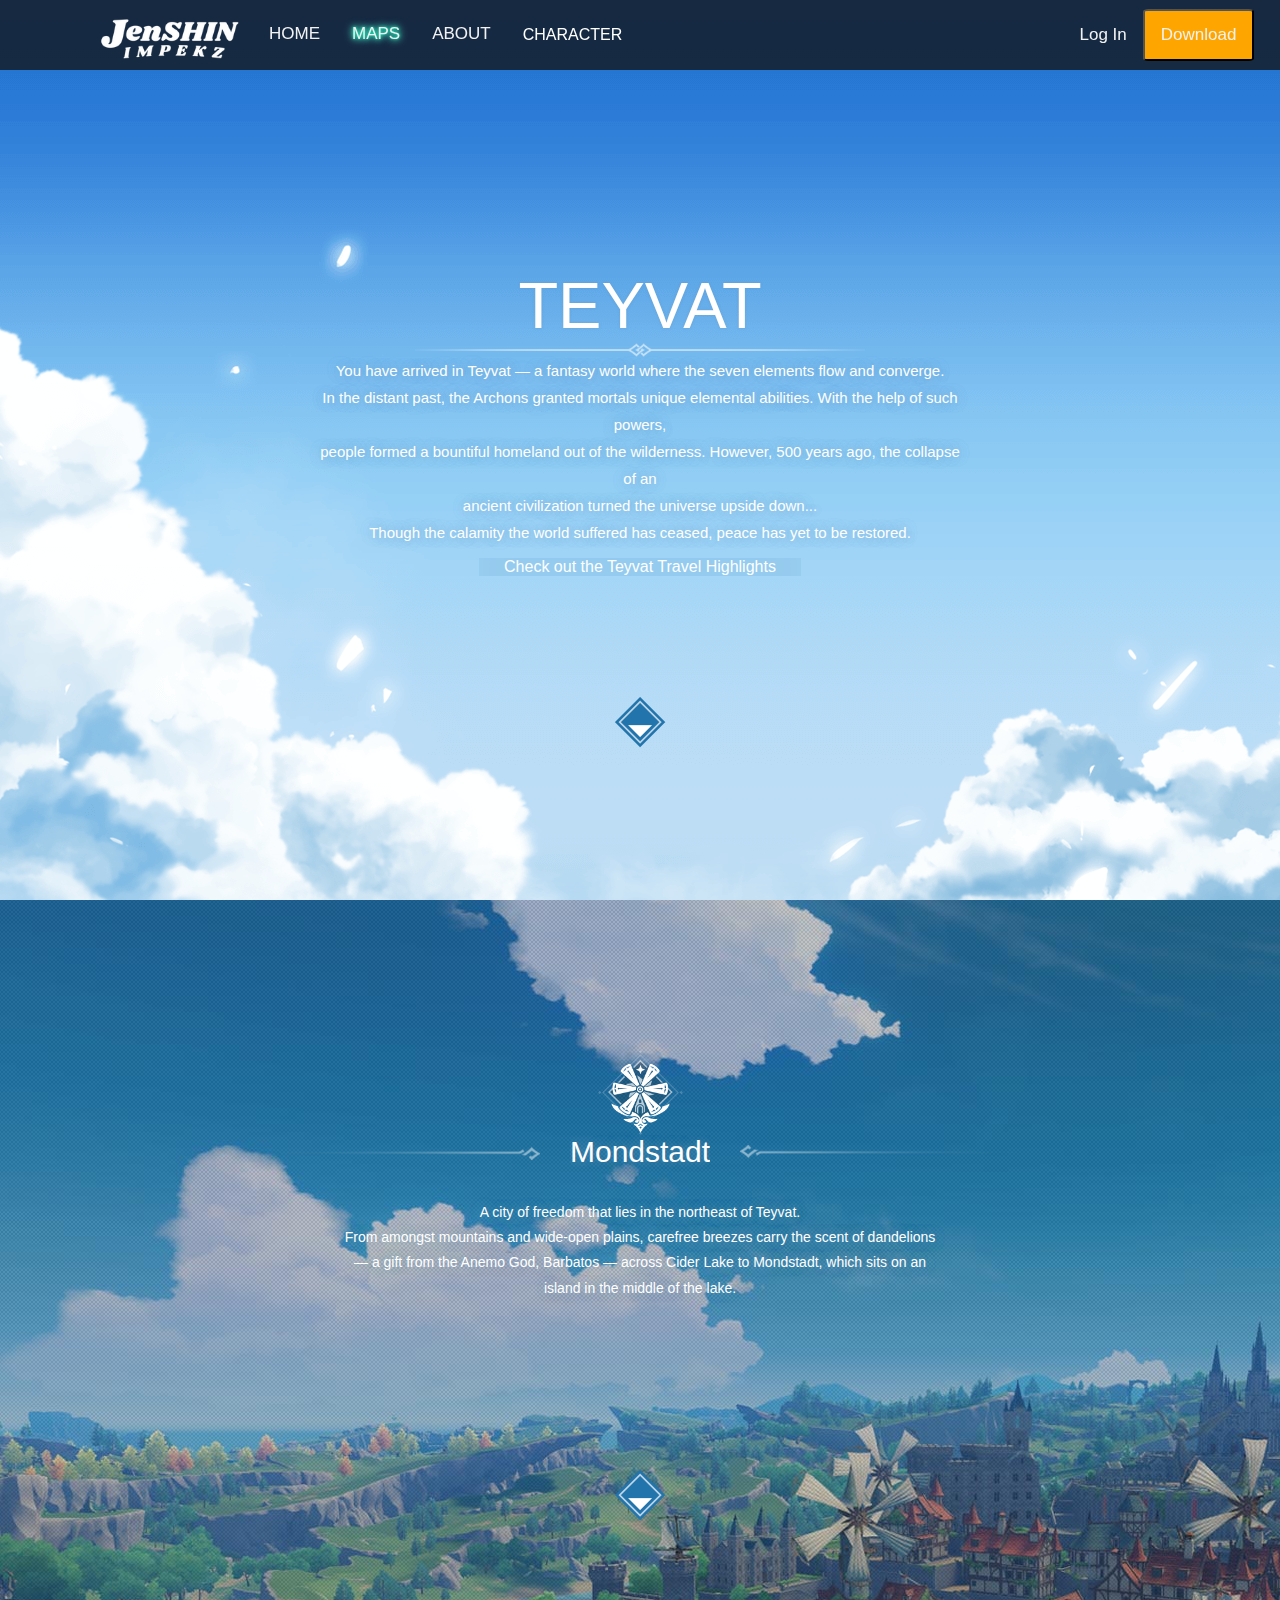
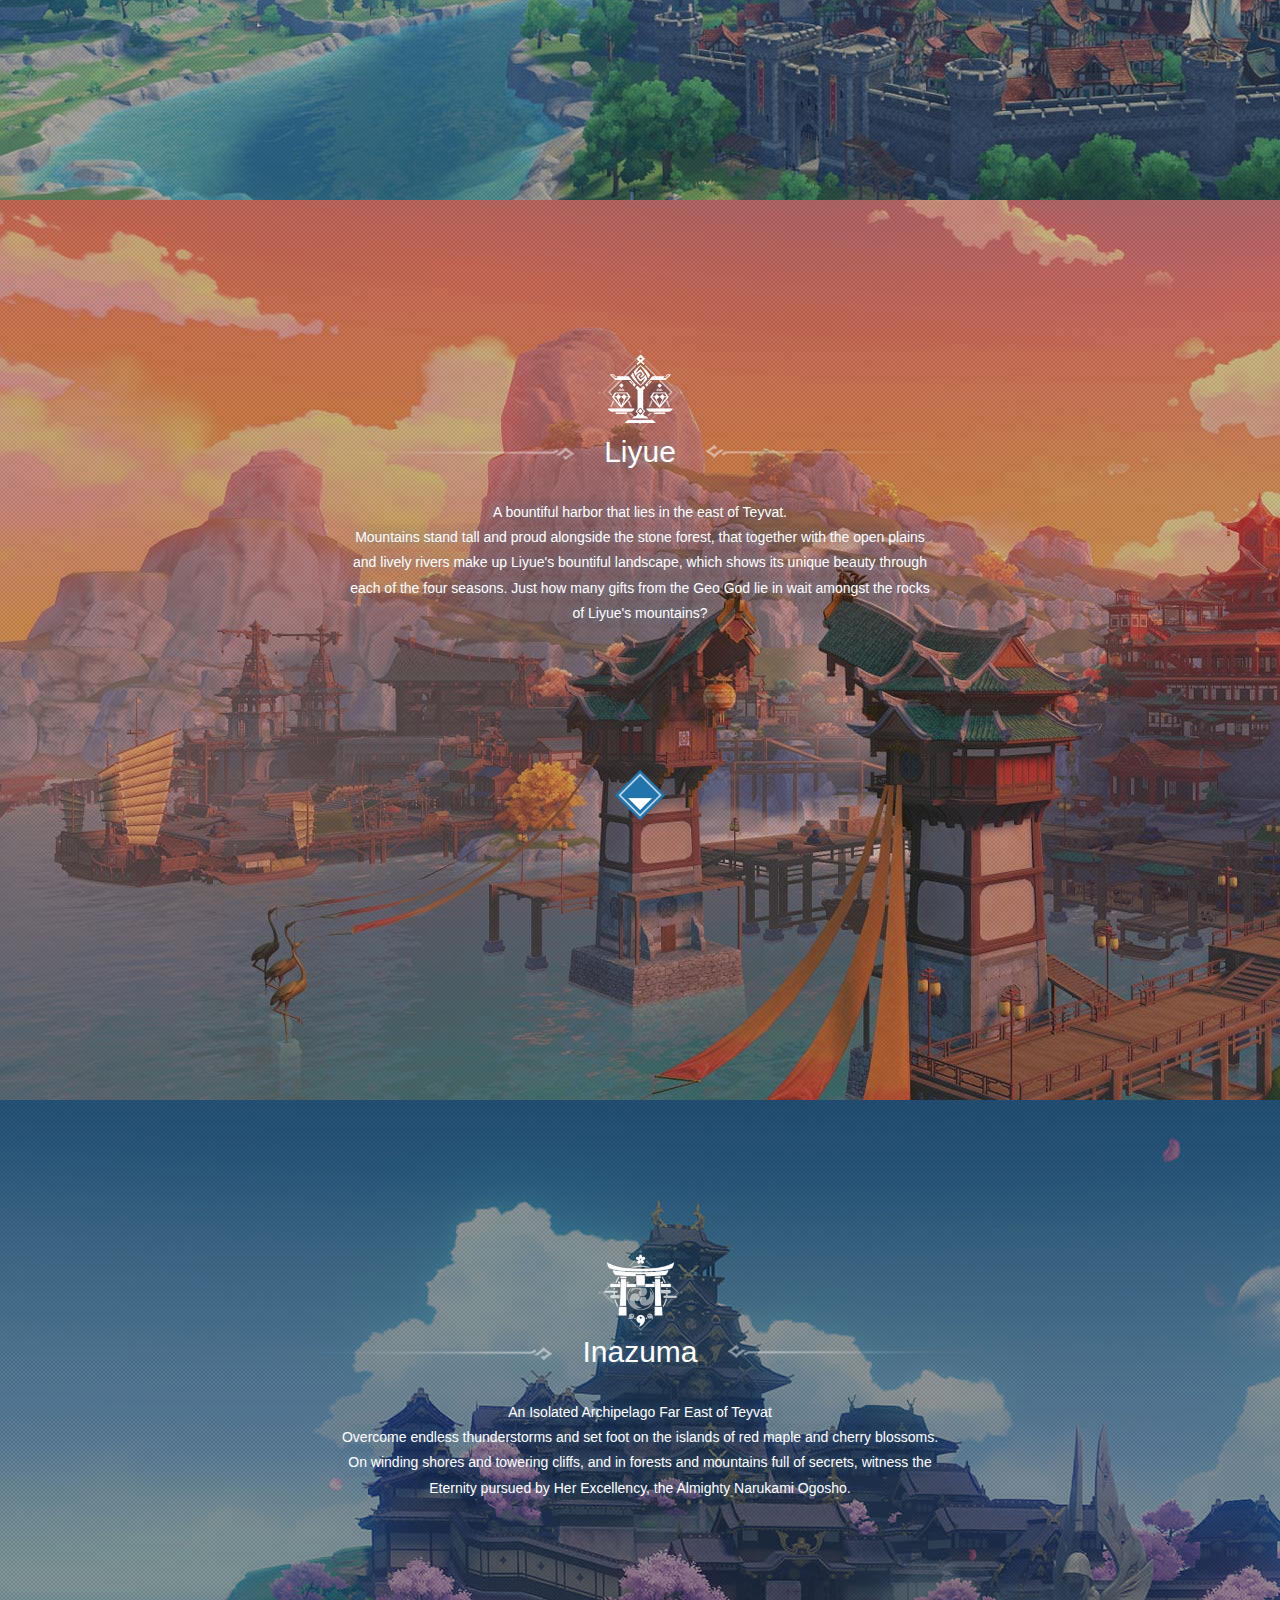
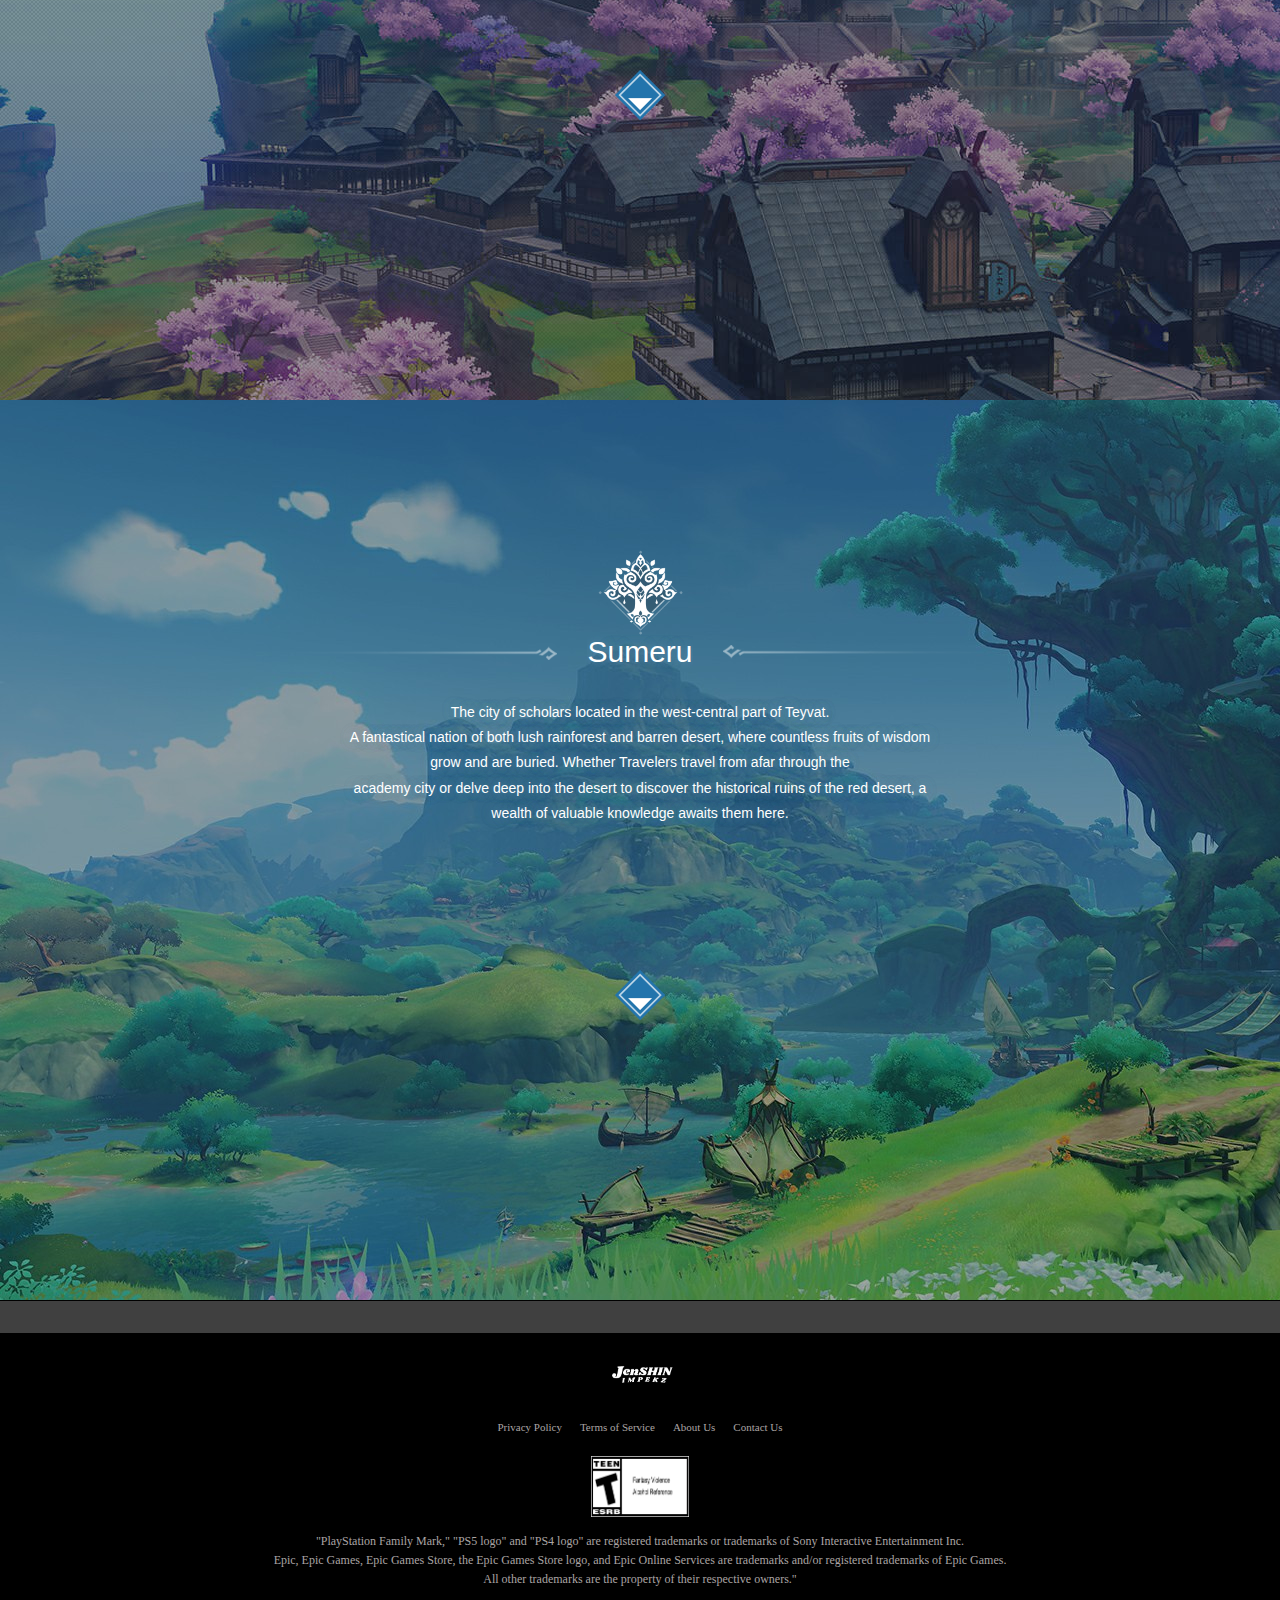
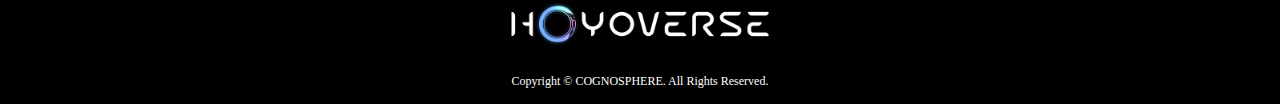
==== commit 7e1bc65a: "initial commit" ====
--- a/Maps/maps.html
+++ b/Maps/maps.html
@@ -18,8 +18,8 @@
                     <img src="/assets/GenshinImpact.png" alt="logo">
                 </div>
                 <div class="headerText">
-                    <a href="/Home/index.html" id="home">HOME</a>
-                    <a href="/Maps/maps.html">MAPS</a>
+                    <a href="/Home/index.html">HOME</a>
+                    <a href="/Maps/maps.html" id="maps">MAPS</a>
                     <div class="dropdown">
                         <button href="#character" class="droptext">CHARACTER</button>
                         <div class="dropdown-content">
